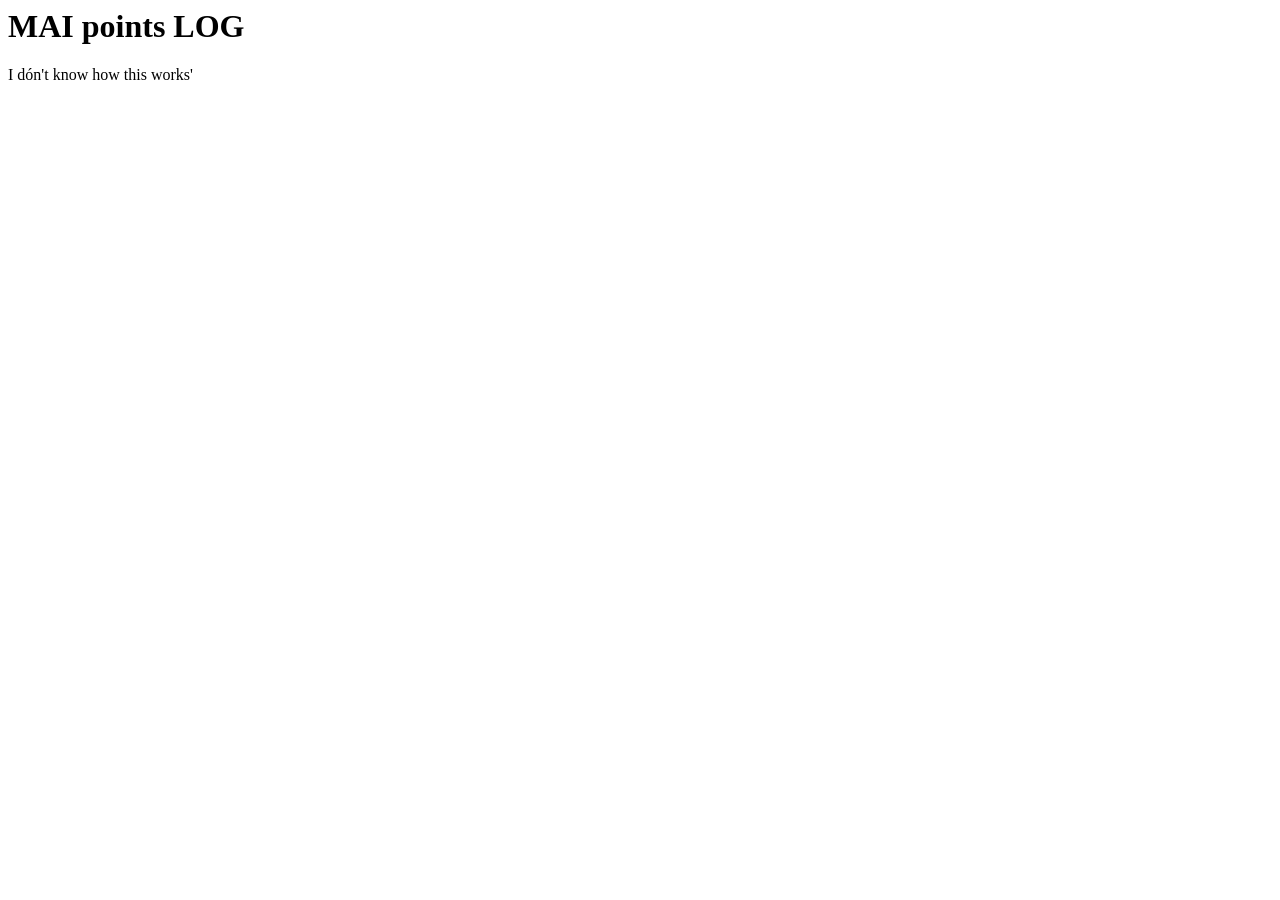
==== index.html @ d8efef5c "test test" ====
<html>

<head>

    <title>Mai points log</title>

    <link rel="stylesheet" href="styles.css">

</head>

<body>

    <h1>MAI points LOG</h1>

    <p>I dón't know how this works'</p>

</body>

</html>
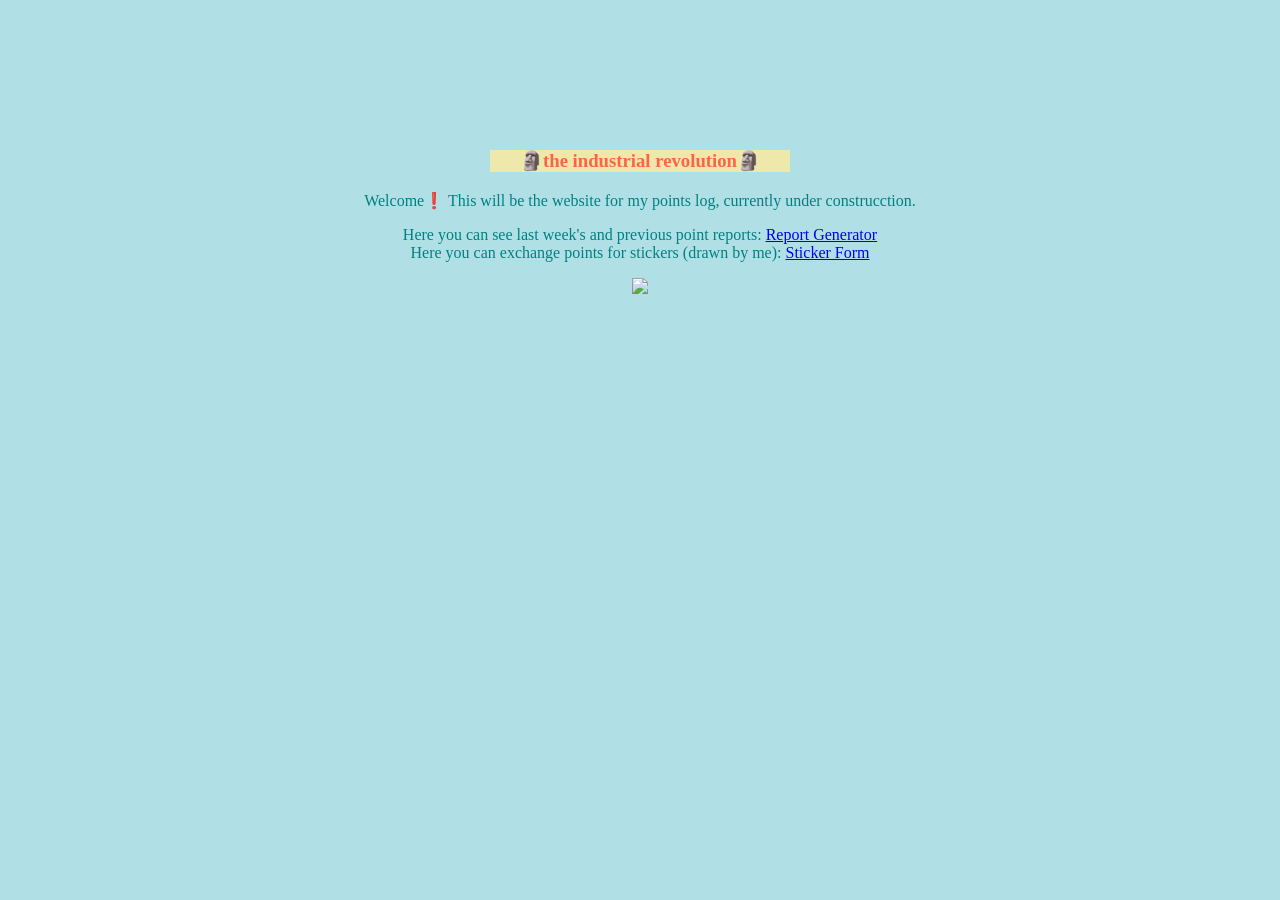
==== commit e5a1d626: "Update index.html" ====
--- a/index.html
+++ b/index.html
@@ -1,18 +1,51 @@
+<!DOCTYPE html>
+
+<head>
+    <title>Mai points Log</title>
+
+    <link rel="preconnect" href="https://fonts.googleapis.com">
+    <link rel="preconnect" href="https://fonts.gstatic.com" crossorigin>
+    <link href="https://fonts.googleapis.com/css2?family=Kumar+One+Outline&display=swap" rel="stylesheet">
+    
+    <style>
+        body {background-color: powderblue;
+            text-align:center;}
+        div {
+            width:300px;
+            margin:auto;
+        }    
+        h1   {color: firebrick;
+            font-size: 300%;
+            font-family: "Kumar One Outline", system-ui;}
+        h3  {color: tomato;}
+        p    {color: teal;}
+    </style>
+</head>
 <html>
 
 <head>
 
     <title>Mai points log</title>
 
-    <link rel="stylesheet" href="styles.css">
-
 </head>
 
 <body>
 
     <h1>MAI points LOG</h1>
+<div>    
+    <h3 style="background-color: palegoldenrod;">🗿the industrial revolution🗿</h3>
+</div>
 
-    <p>I dón't know how this works'</p>
+<p>Welcome❗ This will be the website for my points log, currently under construcction.</p>
+<p>Here you can see last week's and previous point reports:
+    <a href="report-generator.html">Report Generator</a>
+<br>
+Here you can exchange points for stickers (drawn by me):
+    <a href="form.html">Sticker Form</a>
+</p>
+
+
+<img src="./media/construction.gif"></img>   
 
 </body>
 
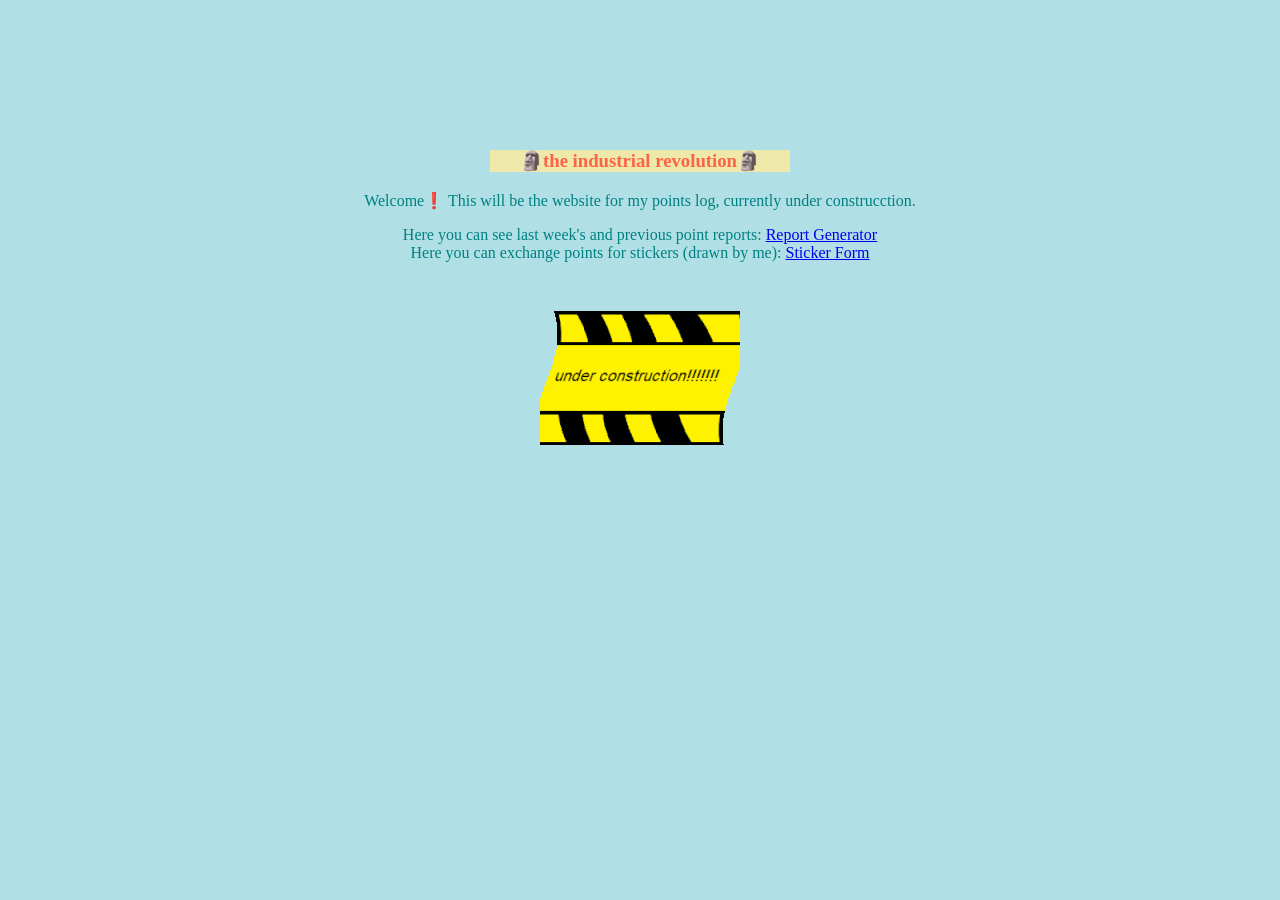
==== commit c7bdc49e: "Update index.html" ====
--- a/index.html
+++ b/index.html
@@ -45,7 +45,7 @@
 </p>
 
 
-<img src="./media/construction.gif"></img>   
+<img src="/media/construction.gif"></img>   
 
 </body>
 
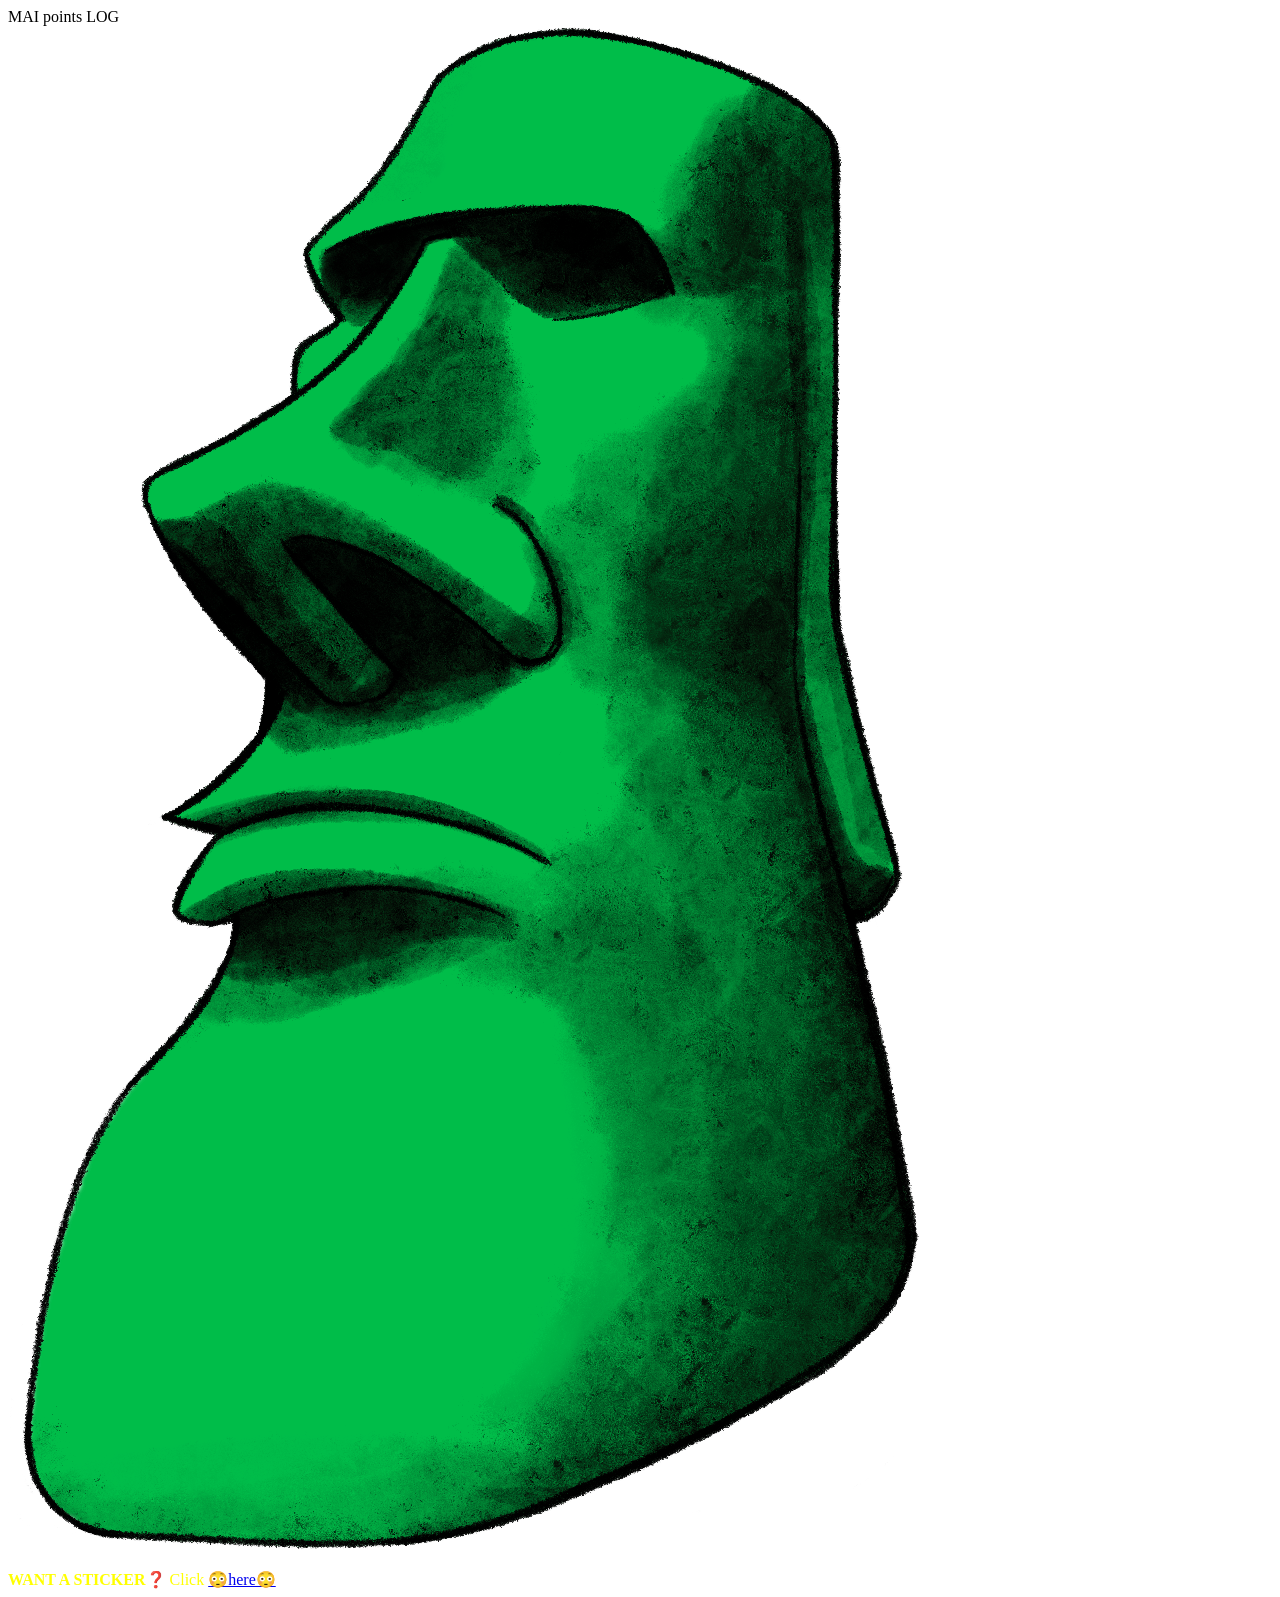
==== commit 2e35bdac: "Update index.html" ====
--- a/index.html
+++ b/index.html
@@ -7,19 +7,8 @@
     <link rel="preconnect" href="https://fonts.gstatic.com" crossorigin>
     <link href="https://fonts.googleapis.com/css2?family=Kumar+One+Outline&display=swap" rel="stylesheet">
     
-    <style>
-        body {background-color: powderblue;
-            text-align:center;}
-        div {
-            width:300px;
-            margin:auto;
-        }    
-        h1   {color: firebrick;
-            font-size: 300%;
-            font-family: "Kumar One Outline", system-ui;}
-        h3  {color: tomato;}
-        p    {color: teal;}
-    </style>
+    <link rel="stylesheet" href="style.css">
+    <meta charset="utf-8">
 </head>
 <html>
 
@@ -31,21 +20,38 @@
 
 <body>
 
-    <h1>MAI points LOG</h1>
-<div>    
-    <h3 style="background-color: palegoldenrod;">🗿the industrial revolution🗿</h3>
+<div class="container">
+
+<header>
+    MAI points LOG
+</header>
+
+<div class="side">
+    <img id="moai" src="media/moai-green.png" onclick="clickMoai()"></img>
 </div>
 
-<p>Welcome❗ This will be the website for my points log, currently under construcction.</p>
-<p>Here you can see last week's and previous point reports:
-    <a href="report-generator.html">Report Generator</a>
-<br>
-Here you can exchange points for stickers (drawn by me):
-    <a href="form.html">Sticker Form</a>
-</p>
+<div class="main" style="direction:rtl">
+    <div class="main-inner" style="width: 95%;
+    margin: 0 auto;
+    direction: ltr;">
+    <p id="points list"></p>
+    </div>
+</div>
+   
 
+<footer>
+    <div style="color:yellow">
+    <b>WANT A STICKER❓</b> Click
+        <a href="form.html">😳here😳</a>
+    </div>    
+    <div id="footer weeks"></div>
 
-<img src="/media/construction.gif"></img>   
+</footer>
+
+</div>
+
+ 
+<script src = "script/main.js"></script> 
 
 </body>
 
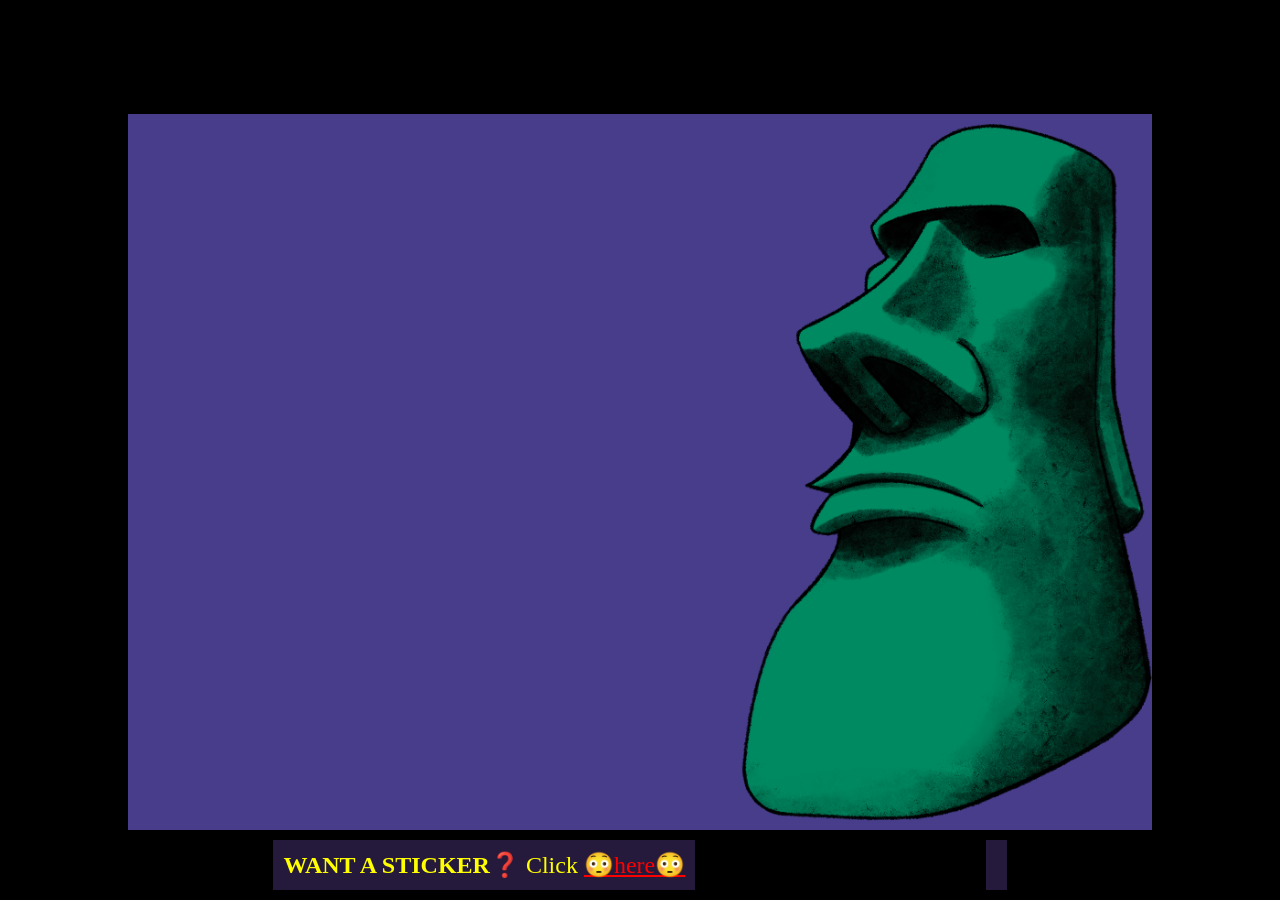
==== commit df7e0c6d: "Update index.html" ====
--- a/index.html
+++ b/index.html
@@ -26,13 +26,12 @@
     MAI points LOG
 </header>
 
-<div class="side">
-    <img id="moai" src="media/moai-green.png" onclick="clickMoai()"></img>
+<div class="moai-contain">
+    <img id="moai" class= "moai" src="media/moai-green.png" onclick="clickMoai()"></img>
 </div>
 
 <div class="main" style="direction:rtl">
-    <div class="main-inner" style="width: 95%;
-    margin: 0 auto;
+    <div class="main-inner" style="
     direction: ltr;">
     <p id="points list"></p>
     </div>
@@ -40,7 +39,7 @@
    
 
 <footer>
-    <div style="color:yellow">
+    <div style="color:yellow; font-size: 150%" >
     <b>WANT A STICKER❓</b> Click
         <a href="form.html">😳here😳</a>
     </div>    
--- a/style.css
+++ b/style.css
@@ -0,0 +1,96 @@
+body{
+    background-color: black;
+}
+.container {
+    background-color: darkslateblue;
+    color:white;
+    display: grid;
+    grid-template-areas:
+        "header header"
+        "main side"
+        "footer footer";
+    grid-template-columns: 3fr 1fr;
+    grid-template-rows:1fr 10fr 1fr;
+    width:80%;
+    height:100vh;
+    row-gap: 1%;
+    position: fixed;
+    top:0;
+    left: 50%;
+    transform: translateX(-50%);
+}
+
+.container header {
+
+    grid-area: header;
+    background-color: black;
+    font-size: 400%;
+    color: white;
+    text-align: center;
+    font-family: "Kumar One Outline", system-ui;
+}
+
+.container footer {
+    display: flex;
+    background-color: black ;
+    grid-area: footer;
+    text-align: center;
+    width: 100%;
+}
+
+footer > div{
+    margin: 1%;
+    padding: 1%;
+    background-color:rgb(37, 25, 60);
+    margin-left: auto;
+    margin-right: auto;
+}
+
+
+.container div.main {
+    grid-area: main;
+    overflow:auto ;
+}
+
+.container div.side{
+    grid-area:side;
+    overflow: visible;
+}
+
+.container img {
+  width: 100%;
+  height: 100%;
+  object-fit:cover;
+  overflow: visible;
+  object-position: right;
+}
+
+.container iframe{
+    width: 100%;
+    height: 100%;
+    object-fit:cover;
+    overflow: auto;
+    object-position: left;
+}
+
+a{
+    color:red;
+}
+
+.container div.dropdown-content {
+  position: absolute;
+  background-color: white;
+  color : indigo;
+  max-height: 50%;
+  overflow: auto;
+  box-shadow: 0px 8px 16px 0px rgba(0,0,0,0.2);
+  z-index: 1;
+}
+
+div.dropdown-content>div{
+    width:95%;
+    margin:-2%;
+    padding:2%;
+}
+
+.dropdown-content div:hover {background-color: thistle;}
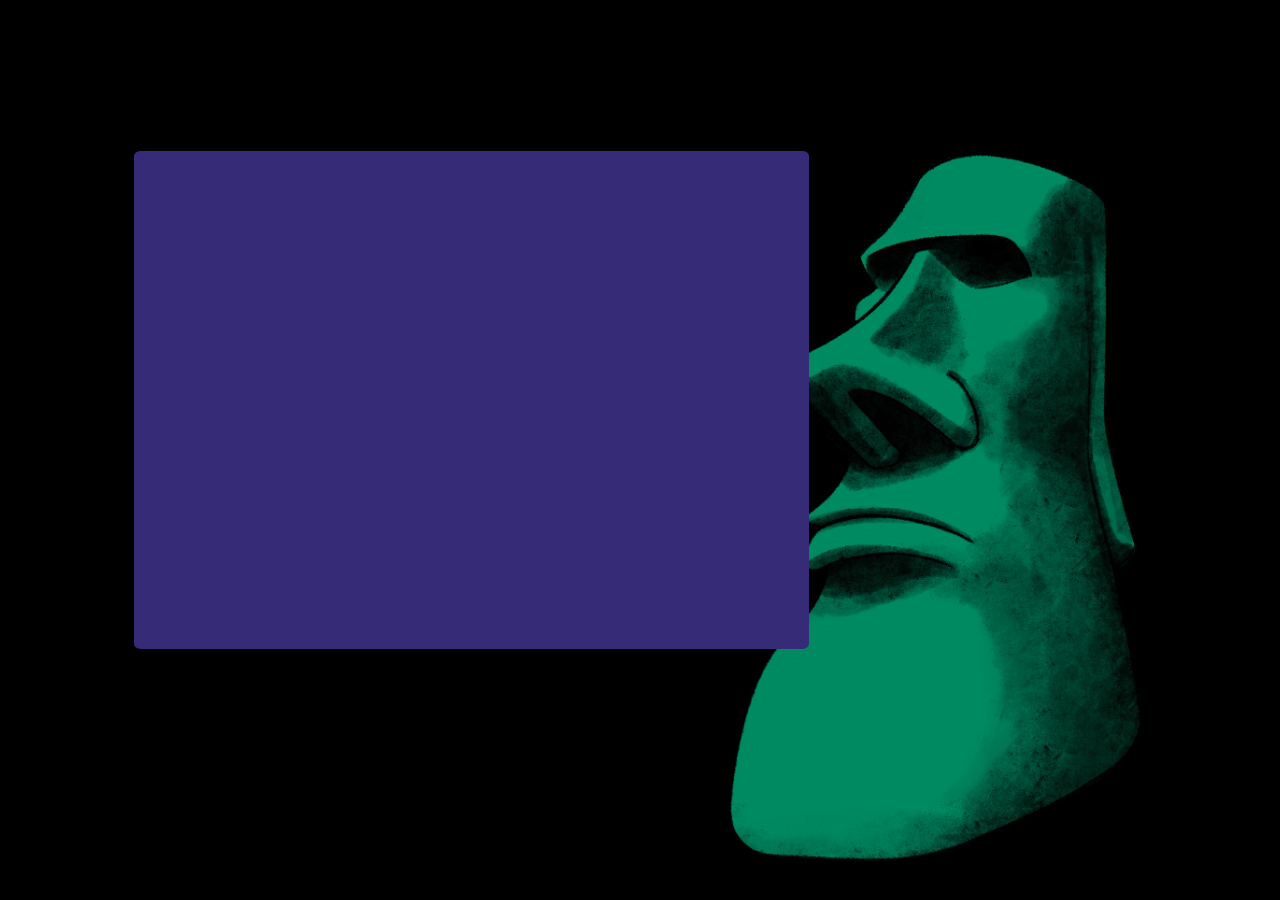
==== commit c9aed049: "week 16, redesign with icons" ====
--- a/index.html
+++ b/index.html
@@ -22,30 +22,21 @@
 
 <div class="container">
 
-<header>
-    MAI points LOG
-</header>
+<header id="header"></header>
 
-<div class="moai-contain">
-    <img id="moai" class= "moai" src="media/moai-green.png" onclick="clickMoai()"></img>
+<div class="moai-contain" onclick="clickMoai()">
+    <img id="moai" class= "moai" src="media/moai-green.png"></img>
 </div>
 
-<div class="main" style="direction:rtl">
+<main style="direction:rtl">
     <div class="main-inner" style="
     direction: ltr;">
     <p id="points list"></p>
     </div>
-</div>
+</main>
    
 
-<footer>
-    <div style="color:yellow; font-size: 150%" >
-    <b>WANT A STICKER❓</b> Click
-        <a href="form.html">😳here😳</a>
-    </div>    
-    <div id="footer weeks"></div>
-
-</footer>
+<footer id="footer"></footer>
 
 </div>
 
--- a/style.css
+++ b/style.css
@@ -2,57 +2,76 @@
     background-color: black;
 }
 .container {
-    background-color: darkslateblue;
+    background-color: black;
     color:white;
+    height:100vh;
+    font-family:'Times New Roman', Times, serif;
+  }
+@media screen and (min-width:1000px) {
+  .container {
     display: grid;
     grid-template-areas:
         "header header"
         "main side"
-        "footer footer";
-    grid-template-columns: 3fr 1fr;
-    grid-template-rows:1fr 10fr 1fr;
+        "footer side";
+    grid-template-columns: 2fr 1fr;
+    grid-template-rows:2fr 7fr 3fr;
     width:80%;
-    height:100vh;
-    row-gap: 1%;
-    position: fixed;
-    top:0;
-    left: 50%;
-    transform: translateX(-50%);
+    height: 95vh;
+    margin: 0 auto;
+  }
+    div.moai-contain{
+    grid-area:side;
+    }
 }
 
 .container header {
-
-    grid-area: header;
-    background-color: black;
-    font-size: 400%;
-    color: white;
-    text-align: center;
-    font-family: "Kumar One Outline", system-ui;
+  grid-area: header;
+  font-size: 400%;
+  color: white;
+  text-align: left;
+  vertical-align: bottom;
+  font-family: "Kumar One Outline", system-ui;
 }
 
 .container footer {
-    display: flex;
-    background-color: black ;
-    grid-area: footer;
-    text-align: center;
-    width: 100%;
+  grid-area: footer;
+  align-content: center;
+}
+.container footer div{
+  display: flex;
+}
+.container footer li{
+  padding: 1%;
+  list-style: none;
+  margin: 0 auto;
 }
 
-footer > div{
-    margin: 1%;
-    padding: 1%;
-    background-color:rgb(37, 25, 60);
-    margin-left: auto;
-    margin-right: auto;
+.container footer li:hover{
+  background-image: radial-gradient(rgb(58, 37, 132), rgba(255,0,0,0));
+}
+.container footer li a{
+  text-align: center;
+}
+.container footer img{
+  object-fit: contain;
 }
 
-
-.container div.main {
-    grid-area: main;
-    overflow:auto ;
+.container main {
+  background-color: rgb(53, 43, 119);
+  border-radius: 1%;
+  grid-area: main;
+  overflow:auto ;
+  padding: 1%;
 }
 
-.container div.side{
+main > div{
+  display: flex ;
+  width: fit-content;
+  margin: 1%;
+}
+
+.container side{
     grid-area:side;
     overflow: visible;
 }
@@ -60,12 +79,12 @@
 .container img {
   width: 100%;
   height: 100%;
-  object-fit:cover;
+  object-fit: cover;
   overflow: visible;
   object-position: right;
 }
 
-.container iframe{
+iframe{
     width: 100%;
     height: 100%;
     object-fit:cover;
@@ -74,13 +93,13 @@
 }
 
 a{
-    color:red;
+    color: teal;
 }
 
 .container div.dropdown-content {
   position: absolute;
   background-color: white;
-  color : indigo;
+  color : rgb(38, 9, 76);
   max-height: 50%;
   overflow: auto;
   box-shadow: 0px 8px 16px 0px rgba(0,0,0,0.2);
@@ -93,4 +112,47 @@
     padding:2%;
 }
 
-.dropdown-content div:hover {background-color: thistle;}+.dropdown-content div:hover {background-color: thistle;}
+
+@media screen and (max-width:1000px) {
+    button{
+        font-size:100%;
+    }    
+  .container {
+    font-size: 200%;
+    display: grid;
+    grid-template-areas:
+        "header header"
+        "main main-overlap"
+        "side side"
+        "footer footer";
+    grid-template-columns:1fr 0fr;
+    width:100%; 
+    height:90vh;  
+    grid-template-rows:1fr 9fr 0fr 2fr;
+    row-gap: 1%;
+  }  
+  .container header{
+    font-size: 250%;
+    text-align: center;
+  }
+  .container main {
+    background-color: rgba(0,0,0,0);
+  }
+  .container main div{
+    flex-direction: column;
+  }
+  div.moai-contain{
+    grid-area:main-overlap;
+    grid-column: 1 /1;
+    grid-row: 2/4;
+  }
+  img.moai{
+    width: 100%;
+    height: auto;
+    object-position: bottom;
+    grid-row-start: 5;
+  }
+}
+
+
